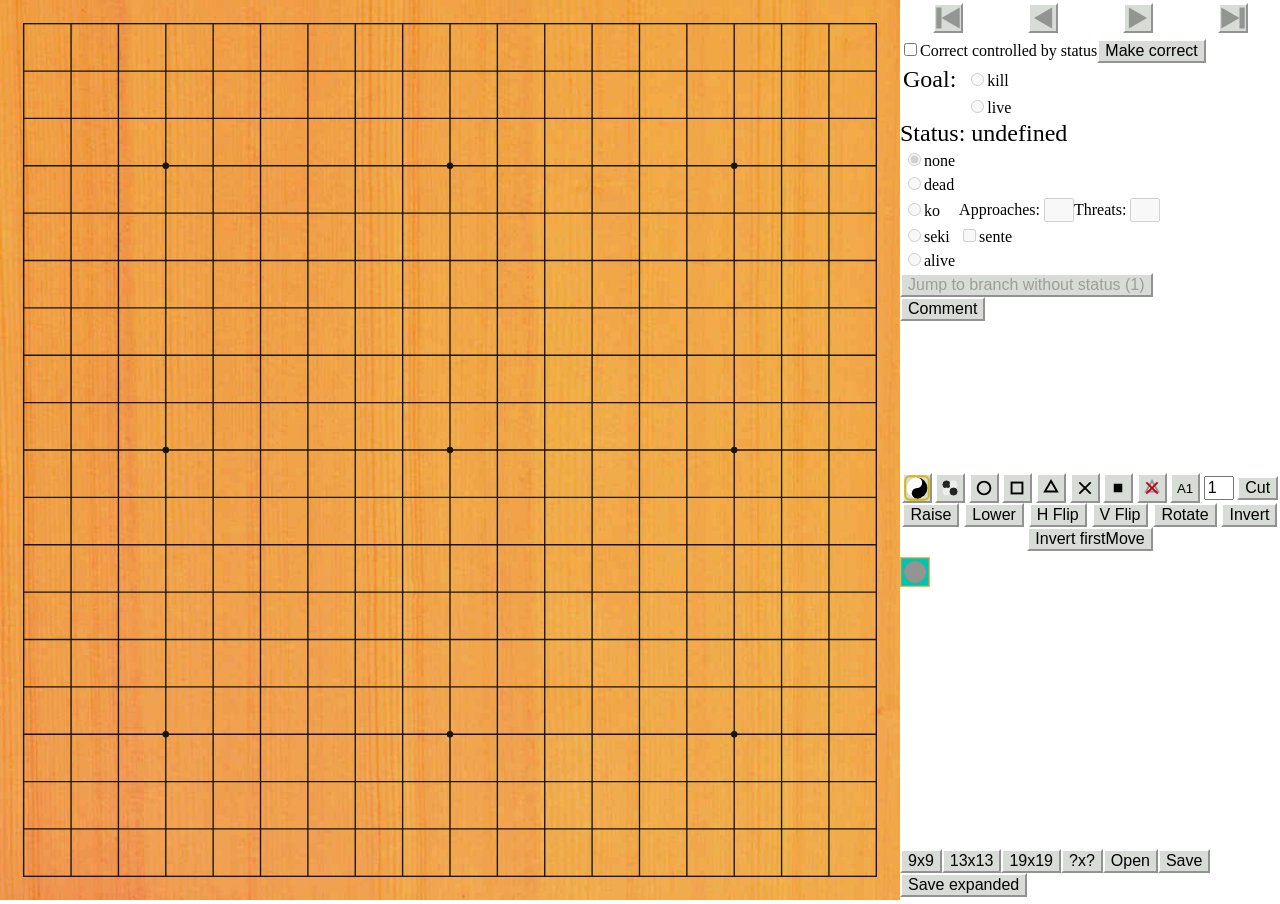
==== webroot/editor/index.html @ 42e85ede "on-site editor, multiple choice, bugfix for link current position, I made the problem file and revie" ====
<!DOCTYPE html>
<html>
<head>
<meta charset="utf-8">
<meta name="viewport" content="width=device-width, initial-scale=1">
<title>BesoGo</title>

<link rel="icon" type="image/png" href="icon32.png" sizes="32x32">
<link rel="icon" type="image/png" href="icon152.png" sizes="152x152">
<link rel="icon" type="image/png" href="icon192.png" sizes="192x192">
<link rel="icon" type="image/png" href="icon512.png" sizes="512x512">
<link rel="apple-touch-icon-precomposed" href="icon152.png" sizes="152x152">
<link rel="apple-touch-icon-precomposed" href="icon192.png" sizes="192x192">
<link rel="icon" href="icon.svg" sizes="any" type="image/svg+xml">
<link rel="manifest" href="manifest.json" />
<meta name="description" content="BesoGo: a web-based SGF Editor">
<meta property="og:url" content="https://yewang.github.io/besogo/testing.html">
<meta property="og:type" content="website">
<meta property="og:title" content="BesoGo">
<meta property="og:description" content="BesoGo: a web-based SGF Editor">
<meta property="og:image" content="https://yewang.github.io/besogo/icon512.png">

<link rel="stylesheet" type="text/css" href="../besogo/css/besogo.css">
<link rel="stylesheet" type="text/css" href="../besogo/css/besogo-fill.css">
<link rel="stylesheet" type="text/css" href="../besogo/css/board-flat.css">

<script src="../besogo/js/besogo.js"></script>
<script src="../besogo/js/transformation.js"></script>
<script src="../besogo/js/treeProblemUpdater.js"></script>
<script src="../besogo/js/nodeHashTable.js"></script>
<script src="../besogo/js/editor.js"></script>
<script src="../besogo/js/gameRoot.js"></script>
<script src="../besogo/js/status.js"></script>
<script src="../besogo/js/svgUtil.js"></script>
<script src="../besogo/js/parseSgf.js"></script>
<script src="../besogo/js/loadSgf.js"></script>
<script src="../besogo/js/saveSgf.js"></script>
<script src="../besogo/js/boardDisplay.js"></script>
<script src="../besogo/js/coord.js"></script>
<script src="../besogo/js/toolPanel.js"></script>
<script src="../besogo/js/filePanel.js"></script>
<script src="../besogo/js/controlPanel.js"></script>
<script src="../besogo/js/commentPanel.js"></script>
<script src="../besogo/js/treePanel.js"></script>

</head>
<body>
<div id="target"></div>

<script type="text/javascript">
(function() {
  var options = { resize: "fill" },
      searchString = location.search.substring(1), // Drop question mark
      params = searchString.split("&"),
      div = document.getElementById('target'), // Target div
      i, value; // Scratch iteration variables

  for (i = 0; i < params.length; i++)
  {
    value = params[i].split("="); // Splits on all "=" symbols
    options[value.shift()] = value.join("="); // First "=" separates value from name, rest are part of value
  }
  options.rootPath = '../besogo/';
  options.theme = 'texture13';
  options.themeParameters = ['black34.png', 'white34.png'];
  options.realstones = true;
  options.panels = 'control+comment+tool+tree+file';
  if (options.theme) // Board style theme (overrides std theme if set)
    addStyleLink('../besogo/css/board-' + options.theme + '.css');
  if (options.height && options.width && options.resize === 'fixed')
  {
    div.style.height = options.height + 'px';
    div.style.width = options.width + 'px';
  }

  besogo.create(div, options);

  function addStyleLink(cssURL)
  {
    var element = document.createElement('link');
    element.href = cssURL;
    element.type = 'text/css';
    element.rel = 'stylesheet';
    document.head.appendChild(element);
  }
})();
</script>

</body>

</html>
---- webroot/besogo/css/besogo.css ----
.besogo-container {
    outline: none;
    display: flex;
    background: #fff;
}

.besogo-container * {
    box-sizing: border-box;
}

.besogo-container button {
    height: 30px;
    width: 30px;
    padding: 0px;
    background: #d8dcd6;
    border-color: #ffffff #e6e6e6 #e6e6e6 #ffffff;
}

.besogo-container input {
    font-size: 12pt;
}

.besogo-container input[type='button'] {
    background: #d8dcd6;
    border-color: #ffffff #e6e6e6 #e6e6e6 #ffffff;
}

.besogo-container input[type='text'] {
    width: 30px;
}

.besogo-container svg { /* Prevent text selection within SVG */
    -webkit-touch-callout: none; /* iOS Safari */
    -webkit-user-select: none;   /* Chrome/Safari/Opera */
    -moz-user-select: none;      /* Firefox */
    -ms-user-select: none;       /* Internet Explorer/Edge */
     user-select: none;
}

.besogo-panels {
    display: flex;
    flex-direction: column;
    align-items: center;
    padding: 0px 0px;
}

.besogo-panels > * {
    margin: 3px 0px;
}

.besogo-control {
    display: flex;
    align-items: center;
    flex-wrap: wrap;
    justify-content: space-around;
    width: 100%;

    flex: 0 0 auto;
}

.besogo-names {
    flex: 0 0 auto;
    width: 100%;
}

.besogo-playerInfo {
    display: flex;
    font-family: Tahoma, Geneva, sans-serif;
    white-space: pre-wrap;
}

.besogo-blackInfo {
    flex: 50%;
    color: white;
    background: black;
    text-align: right;
    padding: 5px;
}

.besogo-whiteInfo {
    flex: 50%;
    color: black;
    background: white;
    text-align: left;
    padding: 5px;
}

.besogo-blackCaps {
    float: left;
}

.besogo-whiteCaps {
    float: right;
}

.besogo-comment {
    font-family: Georgia, serif;
    font-size: 12pt;
    white-space: pre-wrap;


    overflow: auto;
    flex: 1 1 60%;
    width: 100%;
}

.besogo-comment textarea {
    height: 100%;
    width: 100%;
}

.besogo-gameInfo {
    padding: 5px;
    border-collapse: collapse;
}

.besogo-gameInfo td, tr {
    border: 1px solid black;
    padding: 3px;
}

.besogo-tool {
    display: flex;
    align-items: center;
    flex-wrap: wrap;
    justify-content: space-around;
    width: 100%;

    flex: 0 0 auto;
}

.besogo-tree {
    overflow: auto;
    flex: 1 1 40%;
    width: 100%;
}

.besogo-file {
    flex: 0 0 auto;
}
---- webroot/besogo/css/besogo-fill.css ----
html, body {
    padding: 0px;
    margin: 0px;
    overflow-x: hidden;
    overflow-y: hidden;
    height: 100%;
    width: 100%;
}

.besogo-container {
    height: 100%;
    width: 100%;
}
---- webroot/besogo/css/board-flat.css ----
/* Flat board theme */

.besogo-svg-board {
    fill: #e0bb6c;
}

.besogo-svg-lines {
    stroke: #343837;
    stroke-width: 3;
    fill: none;
}

.besogo-svg-hoshi {
    stroke: #1b2431;
    stroke-width: 12;
}

.besogo-svg-blackStone {
    fill: #252525;
    stroke: #252525;
    stroke-width: 4;
}

.besogo-svg-whiteStone {
    fill: #eeeeee;
    stroke: #eeeeee;
    stroke-width: 4;
}

.besogo-svg-greyStone {
    fill: #929591;
    stroke: #929591;
    stroke-width: 4;
}
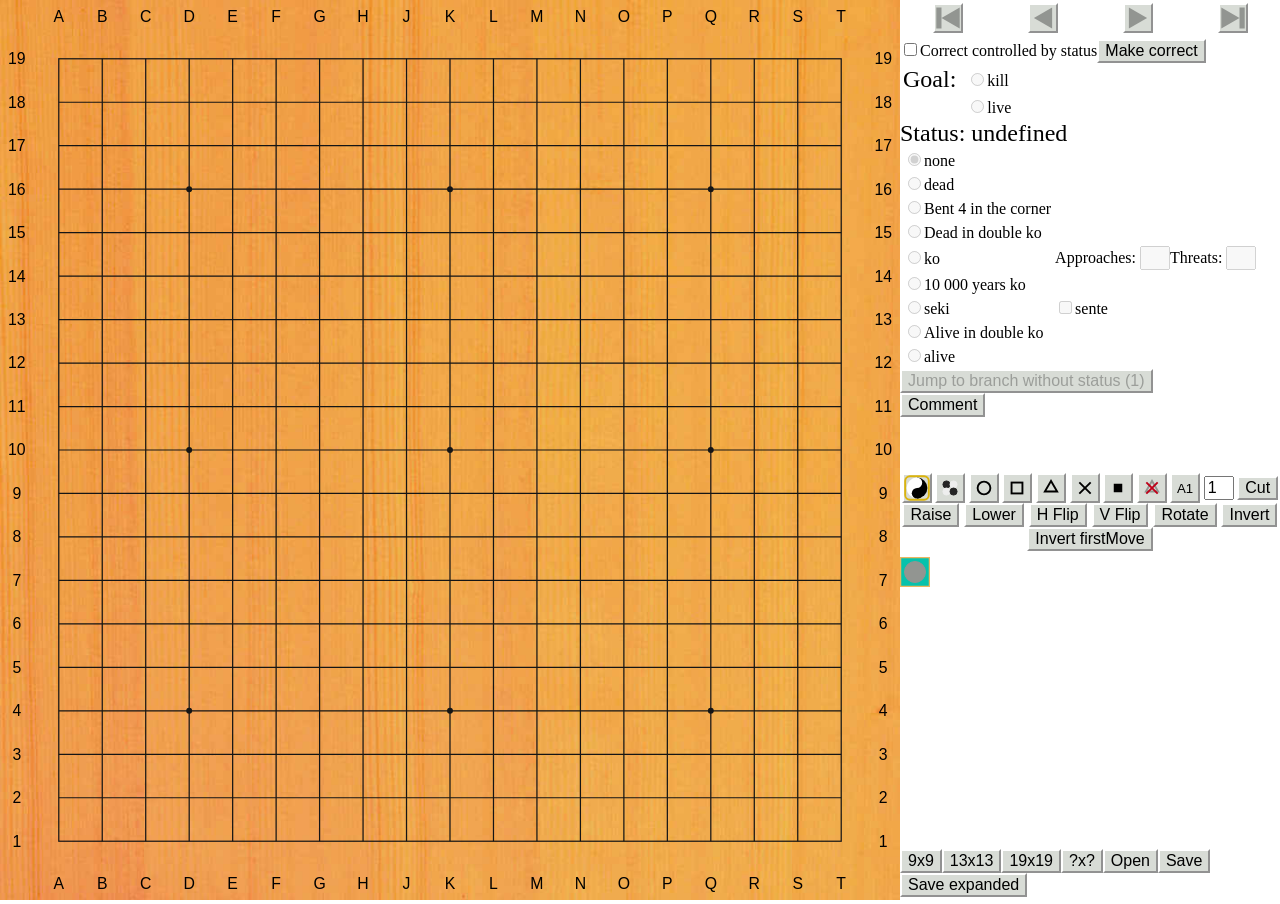
==== commit cba1283c: "on site editor should have coordinates, fixed on site editor forward button issue, author of collect" ====
--- a/webroot/editor/index.html
+++ b/webroot/editor/index.html
@@ -64,7 +64,9 @@
   options.theme = 'texture13';
   options.themeParameters = ['black34.png', 'white34.png'];
   options.realstones = true;
+  options.coord = 'western';
   options.panels = 'control+comment+tool+tree+file';
+  options.fullEditor = true; // editing will change correct status and allows the moves to be played automatically
   if (options.theme) // Board style theme (overrides std theme if set)
     addStyleLink('../besogo/css/board-' + options.theme + '.css');
   if (options.height && options.width && options.resize === 'fixed')
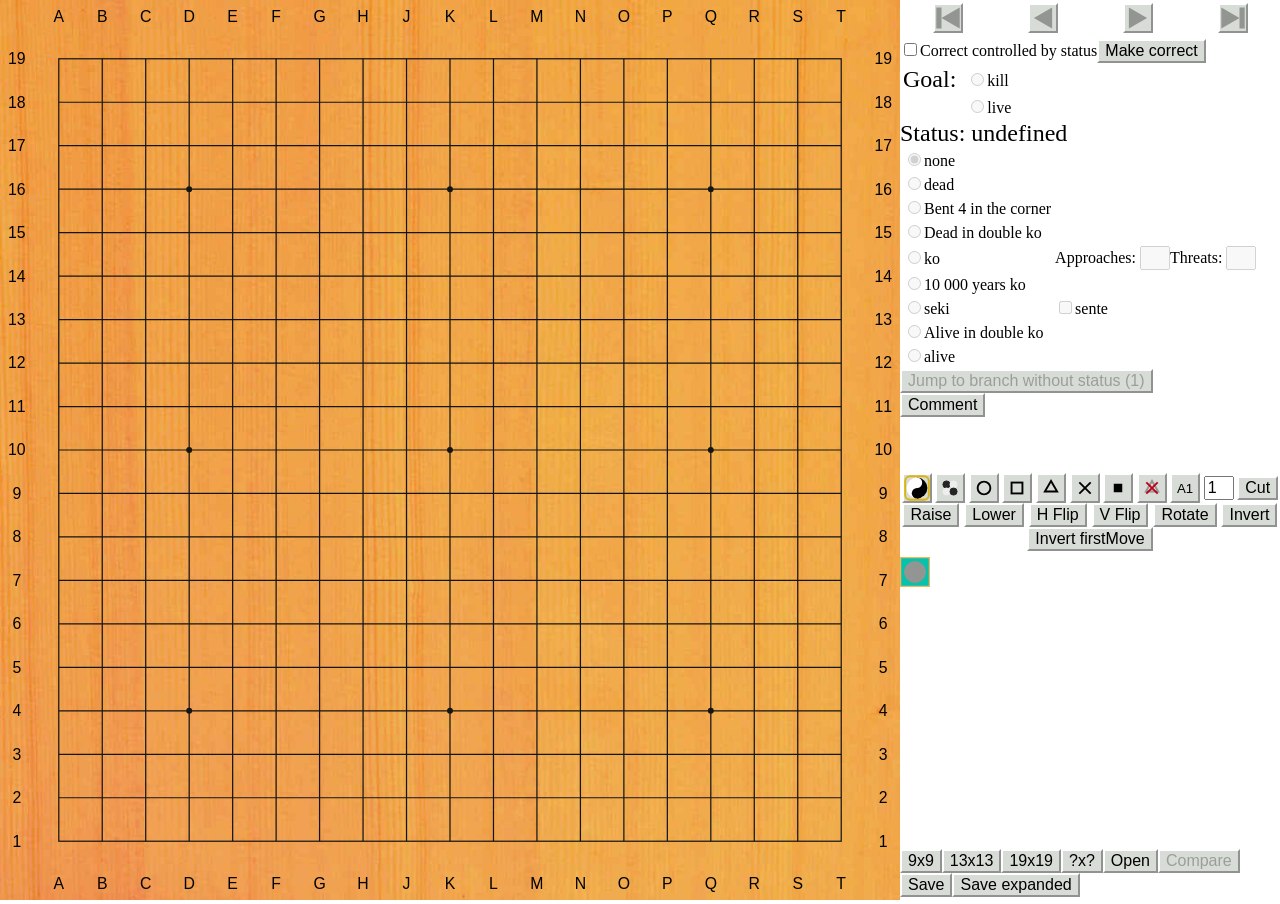
==== commit 8aec7245: "First version of diff viewer." ====
--- a/webroot/editor/index.html
+++ b/webroot/editor/index.html
@@ -42,6 +42,7 @@
 <script src="../besogo/js/controlPanel.js"></script>
 <script src="../besogo/js/commentPanel.js"></script>
 <script src="../besogo/js/treePanel.js"></script>
+<script src="../besogo/js/diffInfo.js"></script>
 
 </head>
 <body>
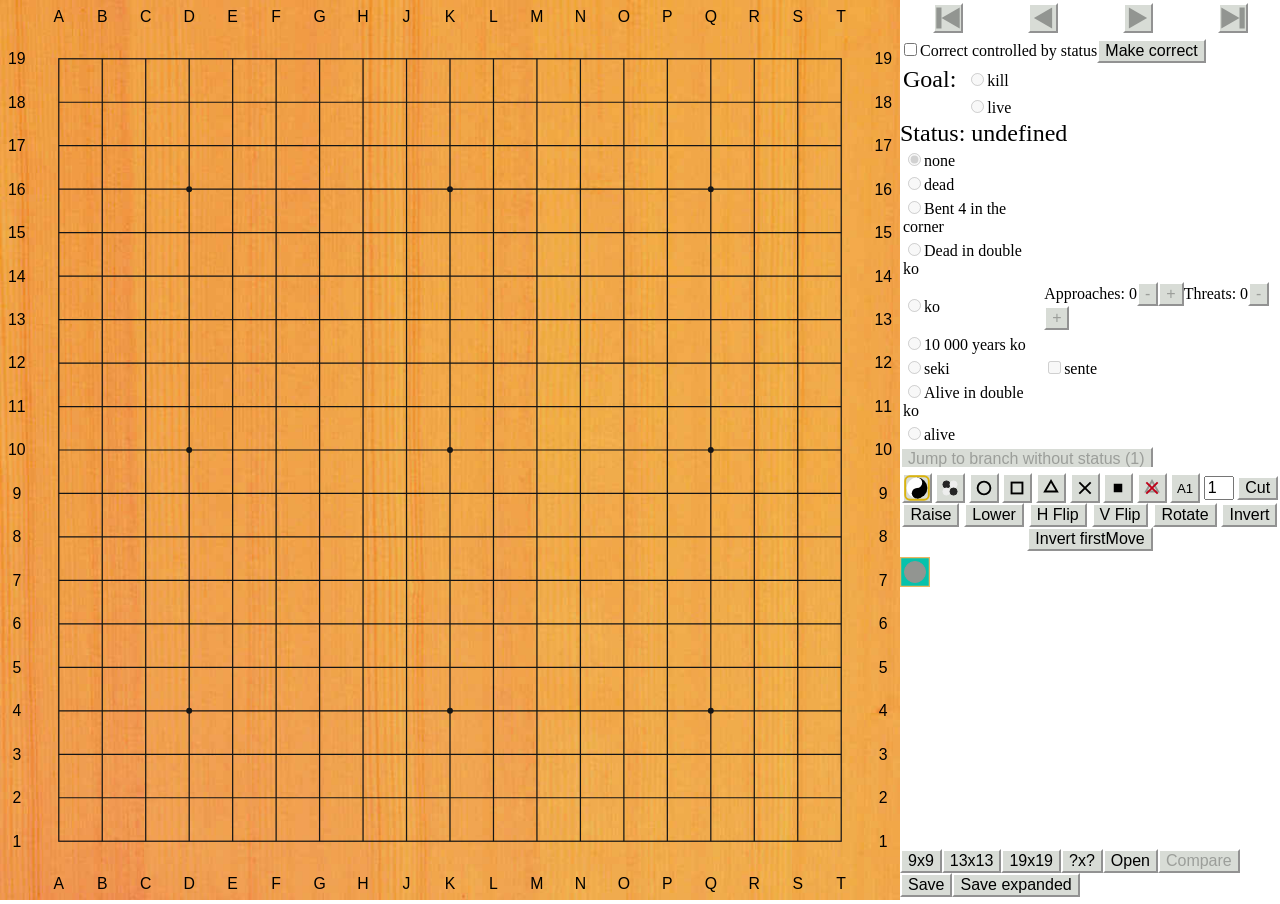
==== commit 02baad0e: "Scale parameters into its own class and file. Preparation for a cleanup." ====
--- a/webroot/editor/index.html
+++ b/webroot/editor/index.html
@@ -43,6 +43,7 @@
 <script src="../besogo/js/commentPanel.js"></script>
 <script src="../besogo/js/treePanel.js"></script>
 <script src="../besogo/js/diffInfo.js"></script>
+<script src="../besogo/js/scaleParameters.js"></script>
 
 </head>
 <body>
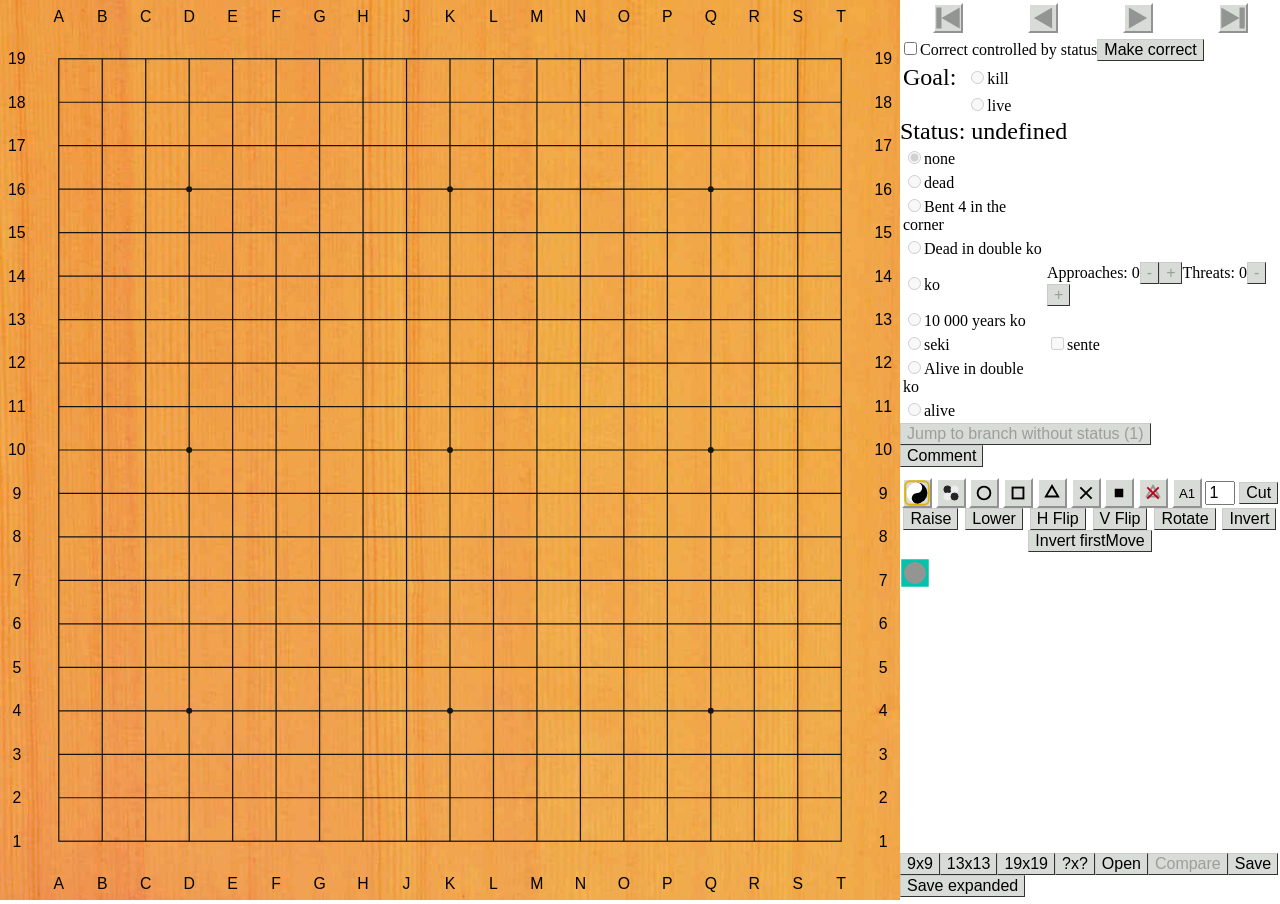
==== commit 98dd722e: "dark theme" ====
--- a/webroot/editor/index.html
+++ b/webroot/editor/index.html
@@ -89,7 +89,9 @@
   }
 })();
 </script>
-
+<style>
+.besogo-container{background:#fff;}
+</style>
 </body>
 
 </html>
--- a/webroot/besogo/css/besogo.css
+++ b/webroot/besogo/css/besogo.css
@@ -1,7 +1,6 @@
 .besogo-container {
     outline: none;
     display: flex;
-    background: #fff;
 }
 
 .besogo-container * {
@@ -22,7 +21,10 @@
 
 .besogo-container input[type='button'] {
     background: #d8dcd6;
-    border-color: #ffffff #e6e6e6 #e6e6e6 #ffffff;
+    border-top: 1px solid #CCCCCC;
+	border-right: 1px solid #333333;
+	border-bottom: 1px solid #333333;
+	border-left: 1px solid #CCCCCC;
 }
 
 .besogo-container input[type='text'] {
--- a/webroot/besogo/css/board-flat.css
+++ b/webroot/besogo/css/board-flat.css
@@ -1,7 +1,7 @@
 /* Flat board theme */
 
 .besogo-svg-board {
-    fill: #e0bb6c;
+    /*fill: #e0bb6c;*/
 }
 
 .besogo-svg-lines {
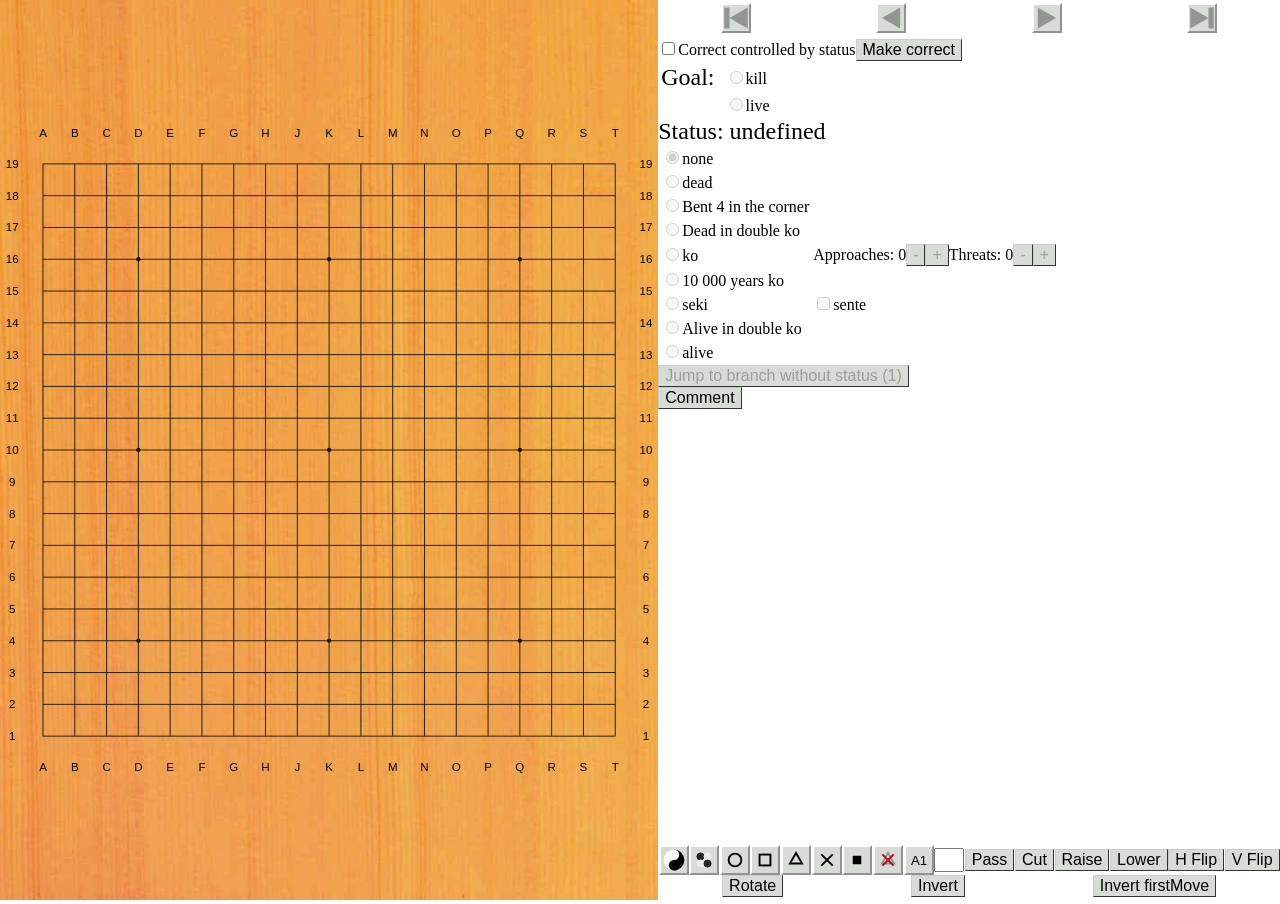
==== commit b40747f3: "improved sgf handling, first approach to another try of longer sessions" ====
--- a/webroot/editor/index.html
+++ b/webroot/editor/index.html
@@ -1,97 +1,119 @@
 <!DOCTYPE html>
 <html>
-<head>
-<meta charset="utf-8">
-<meta name="viewport" content="width=device-width, initial-scale=1">
-<title>BesoGo</title>
+  <head>
+    <meta charset="utf-8" />
+    <meta name="viewport" content="width=device-width, initial-scale=1" />
+    <title>BesoGo</title>
 
-<link rel="icon" type="image/png" href="icon32.png" sizes="32x32">
-<link rel="icon" type="image/png" href="icon152.png" sizes="152x152">
-<link rel="icon" type="image/png" href="icon192.png" sizes="192x192">
-<link rel="icon" type="image/png" href="icon512.png" sizes="512x512">
-<link rel="apple-touch-icon-precomposed" href="icon152.png" sizes="152x152">
-<link rel="apple-touch-icon-precomposed" href="icon192.png" sizes="192x192">
-<link rel="icon" href="icon.svg" sizes="any" type="image/svg+xml">
-<link rel="manifest" href="manifest.json" />
-<meta name="description" content="BesoGo: a web-based SGF Editor">
-<meta property="og:url" content="https://yewang.github.io/besogo/testing.html">
-<meta property="og:type" content="website">
-<meta property="og:title" content="BesoGo">
-<meta property="og:description" content="BesoGo: a web-based SGF Editor">
-<meta property="og:image" content="https://yewang.github.io/besogo/icon512.png">
+    <link rel="icon" type="image/png" href="icon32.png" sizes="32x32" />
+    <link rel="icon" type="image/png" href="icon152.png" sizes="152x152" />
+    <link rel="icon" type="image/png" href="icon192.png" sizes="192x192" />
+    <link rel="icon" type="image/png" href="icon512.png" sizes="512x512" />
+    <link
+      rel="apple-touch-icon-precomposed"
+      href="icon152.png"
+      sizes="152x152"
+    />
+    <link
+      rel="apple-touch-icon-precomposed"
+      href="icon192.png"
+      sizes="192x192"
+    />
+    <link rel="icon" href="icon.svg" sizes="any" type="image/svg+xml" />
+    <link rel="manifest" href="manifest.json" />
+    <meta name="description" content="BesoGo: a web-based SGF Editor" />
+    <meta
+      property="og:url"
+      content="https://yewang.github.io/besogo/testing.html"
+    />
+    <meta property="og:type" content="website" />
+    <meta property="og:title" content="BesoGo" />
+    <meta property="og:description" content="BesoGo: a web-based SGF Editor" />
+    <meta
+      property="og:image"
+      content="https://yewang.github.io/besogo/icon512.png"
+    />
 
-<link rel="stylesheet" type="text/css" href="../besogo/css/besogo.css">
-<link rel="stylesheet" type="text/css" href="../besogo/css/besogo-fill.css">
-<link rel="stylesheet" type="text/css" href="../besogo/css/board-flat.css">
+    <link rel="stylesheet" type="text/css" href="../besogo/css/besogo.css" />
+    <link
+      rel="stylesheet"
+      type="text/css"
+      href="../besogo/css/besogo-fill.css"
+    />
+    <link
+      rel="stylesheet"
+      type="text/css"
+      href="../besogo/css/board-flat.css"
+    />
 
-<script src="../besogo/js/besogo.js"></script>
-<script src="../besogo/js/transformation.js"></script>
-<script src="../besogo/js/treeProblemUpdater.js"></script>
-<script src="../besogo/js/nodeHashTable.js"></script>
-<script src="../besogo/js/editor.js"></script>
-<script src="../besogo/js/gameRoot.js"></script>
-<script src="../besogo/js/status.js"></script>
-<script src="../besogo/js/svgUtil.js"></script>
-<script src="../besogo/js/parseSgf.js"></script>
-<script src="../besogo/js/loadSgf.js"></script>
-<script src="../besogo/js/saveSgf.js"></script>
-<script src="../besogo/js/boardDisplay.js"></script>
-<script src="../besogo/js/coord.js"></script>
-<script src="../besogo/js/toolPanel.js"></script>
-<script src="../besogo/js/filePanel.js"></script>
-<script src="../besogo/js/controlPanel.js"></script>
-<script src="../besogo/js/commentPanel.js"></script>
-<script src="../besogo/js/treePanel.js"></script>
-<script src="../besogo/js/diffInfo.js"></script>
-<script src="../besogo/js/scaleParameters.js"></script>
+    <script src="../besogo/js/besogo.js"></script>
+    <script src="../besogo/js/transformation.js"></script>
+    <script src="../besogo/js/treeProblemUpdater.js"></script>
+    <script src="../besogo/js/nodeHashTable.js"></script>
+    <script src="../besogo/js/editor.js"></script>
+    <script src="../besogo/js/gameRoot.js"></script>
+    <script src="../besogo/js/status.js"></script>
+    <script src="../besogo/js/svgUtil.js"></script>
+    <script src="../besogo/js/cookieUtil.js"></script>
+    <script src="../besogo/js/parseSgf.js"></script>
+    <script src="../besogo/js/loadSgf.js"></script>
+    <script src="../besogo/js/saveSgf.js"></script>
+    <script src="../besogo/js/boardDisplay.js"></script>
+    <script src="../besogo/js/coord.js"></script>
+    <script src="../besogo/js/toolPanel.js"></script>
+    <script src="../besogo/js/filePanel.js"></script>
+    <script src="../besogo/js/controlPanel.js"></script>
+    <script src="../besogo/js/commentPanel.js"></script>
+    <script src="../besogo/js/treePanel.js"></script>
+    <script src="../besogo/js/diffInfo.js"></script>
+    <script src="../besogo/js/scaleParameters.js"></script>
+  </head>
+  <body>
+    <div id="target"></div>
 
-</head>
-<body>
-<div id="target"></div>
+    <script type="text/javascript">
+      (function () {
+        var options = { resize: "fill" },
+          searchString = location.search.substring(1), // Drop question mark
+          params = searchString.split("&"),
+          div = document.getElementById("target"), // Target div
+          i,
+          value; // Scratch iteration variables
 
-<script type="text/javascript">
-(function() {
-  var options = { resize: "fill" },
-      searchString = location.search.substring(1), // Drop question mark
-      params = searchString.split("&"),
-      div = document.getElementById('target'), // Target div
-      i, value; // Scratch iteration variables
+        for (i = 0; i < params.length; i++) {
+          value = params[i].split("="); // Splits on all "=" symbols
+          options[value.shift()] = value.join("="); // First "=" separates value from name, rest are part of value
+        }
+        options.rootPath = "../besogo/";
+        options.theme = "texture13";
+        options.themeParameters = ["black34.png", "white34.png"];
+        options.realstones = true;
+        options.coord = "western";
+        options.panels = "control+comment+tool+tree+file";
+        options.fullEditor = true; // editing will change correct status and allows the moves to be played automatically
+        if (options.theme)
+          // Board style theme (overrides std theme if set)
+          addStyleLink("../besogo/css/board-" + options.theme + ".css");
+        if (options.height && options.width && options.resize === "fixed") {
+          div.style.height = options.height + "px";
+          div.style.width = options.width + "px";
+        }
 
-  for (i = 0; i < params.length; i++)
-  {
-    value = params[i].split("="); // Splits on all "=" symbols
-    options[value.shift()] = value.join("="); // First "=" separates value from name, rest are part of value
-  }
-  options.rootPath = '../besogo/';
-  options.theme = 'texture13';
-  options.themeParameters = ['black34.png', 'white34.png'];
-  options.realstones = true;
-  options.coord = 'western';
-  options.panels = 'control+comment+tool+tree+file';
-  options.fullEditor = true; // editing will change correct status and allows the moves to be played automatically
-  if (options.theme) // Board style theme (overrides std theme if set)
-    addStyleLink('../besogo/css/board-' + options.theme + '.css');
-  if (options.height && options.width && options.resize === 'fixed')
-  {
-    div.style.height = options.height + 'px';
-    div.style.width = options.width + 'px';
-  }
+        besogo.create(div, options);
 
-  besogo.create(div, options);
-
-  function addStyleLink(cssURL)
-  {
-    var element = document.createElement('link');
-    element.href = cssURL;
-    element.type = 'text/css';
-    element.rel = 'stylesheet';
-    document.head.appendChild(element);
-  }
-})();
-</script>
-<style>
-.besogo-container{background:#fff;}
-</style>
-</body>
-
+        function addStyleLink(cssURL) {
+          var element = document.createElement("link");
+          element.href = cssURL;
+          element.type = "text/css";
+          element.rel = "stylesheet";
+          document.head.appendChild(element);
+        }
+      })();
+    </script>
+    <style>
+      .besogo-container {
+        background: #fff;
+      }
+    </style>
+  </body>
 </html>
